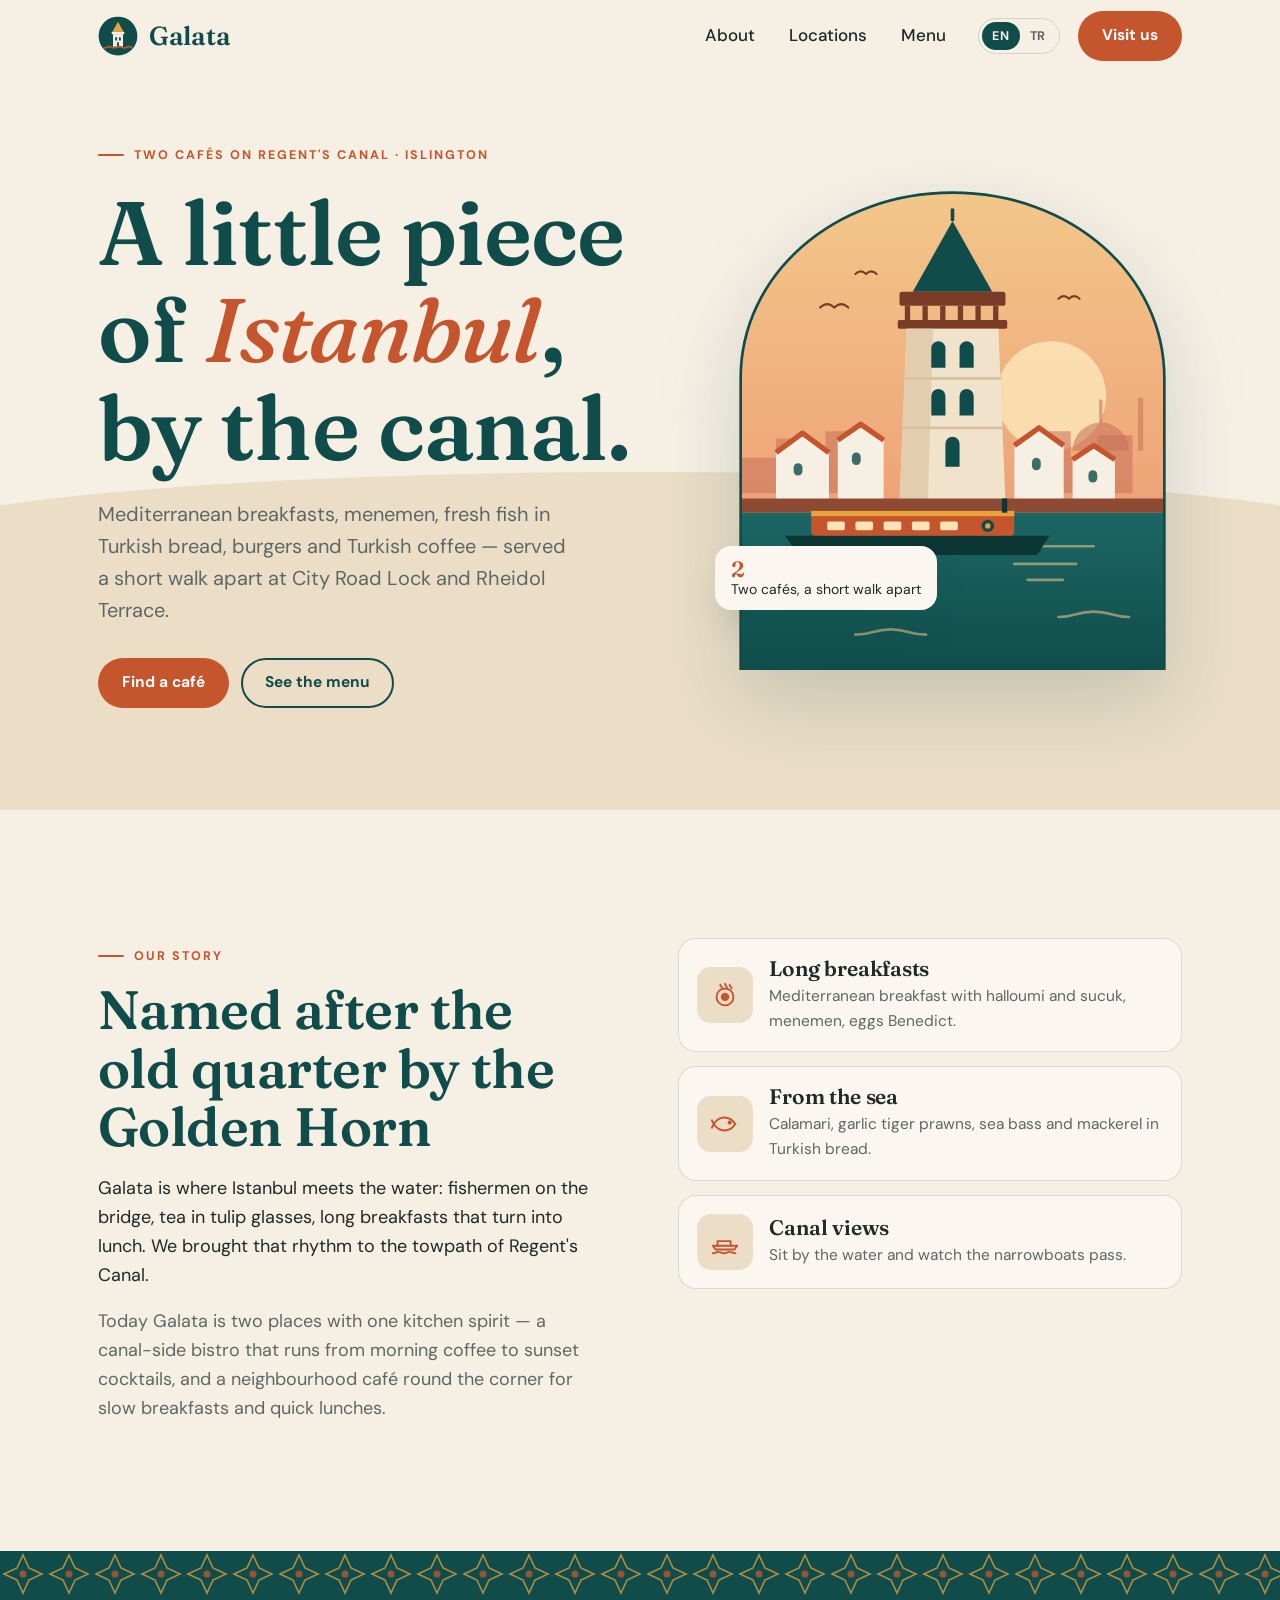
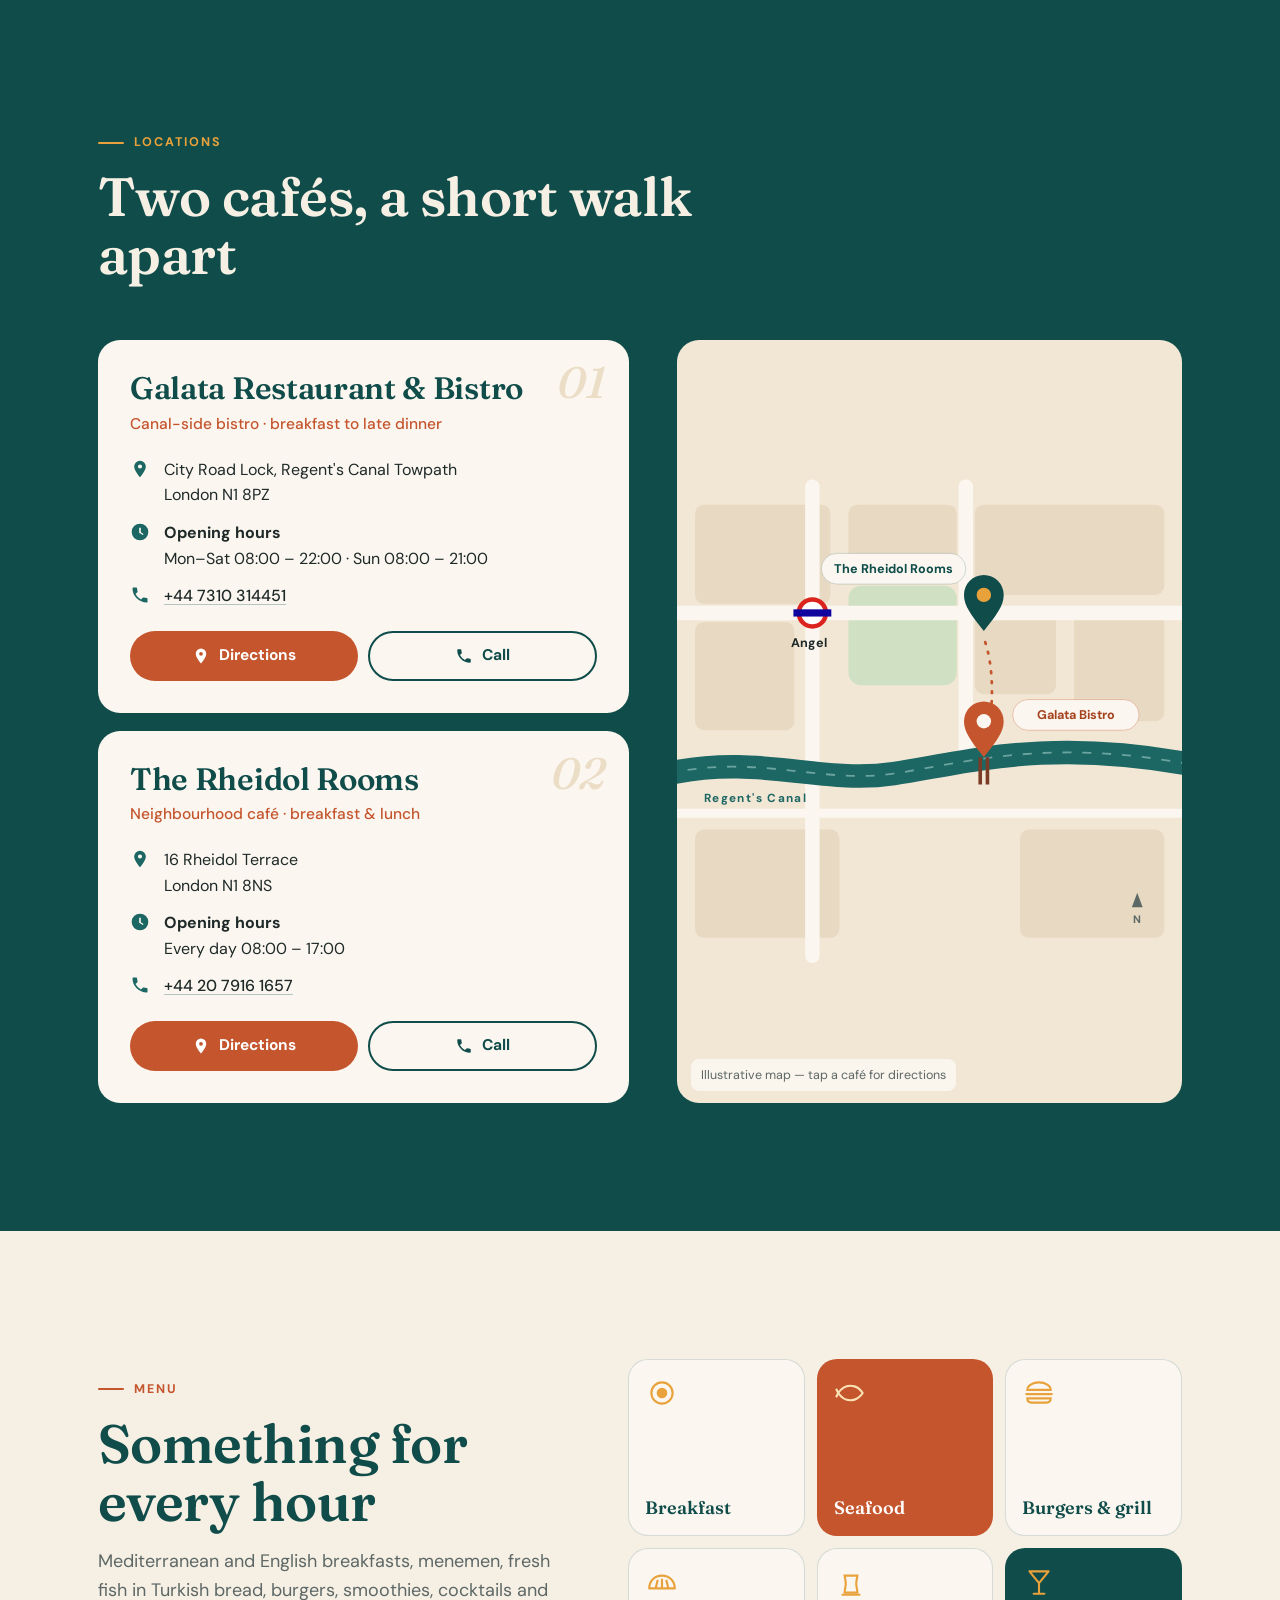
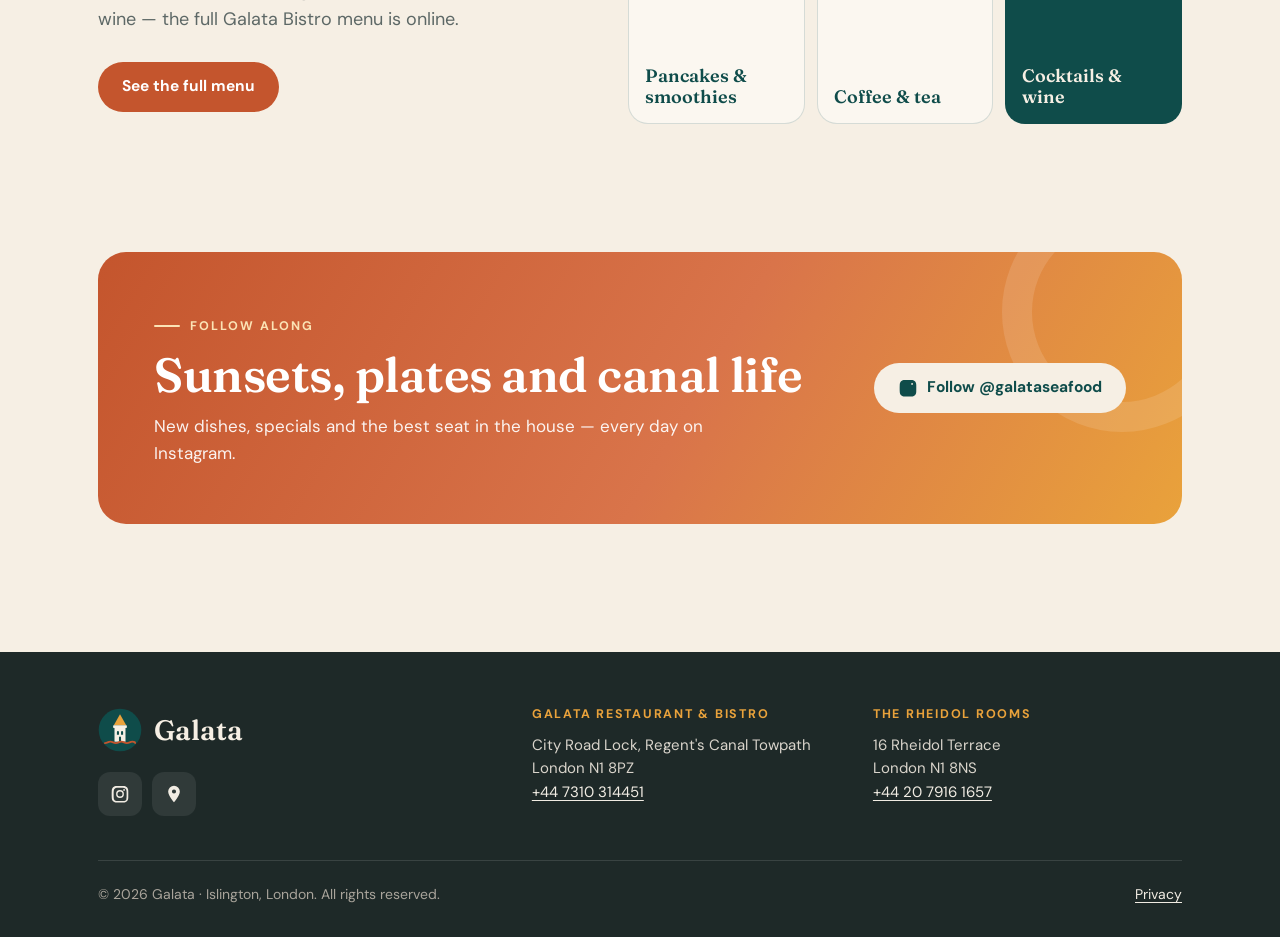
==== index.html @ 547c3d3a "Add files via upload" ====
<!DOCTYPE html>
<html lang="en">
<head>
<meta charset="utf-8">
<meta name="viewport" content="width=device-width, initial-scale=1, viewport-fit=cover">
<title>Galata · Canal-side café &amp; bistro in Islington, London</title>
<meta name="description" content="Galata Restaurant &amp; Bistro on Regent's Canal and The Rheidol Rooms — two Islington cafés for Mediterranean breakfasts, seafood, burgers, coffee and cocktails.">
<link rel="canonical" href="https://yahyasogut.github.io/galata/">
<meta name="theme-color" content="#0F4C4A">
<link rel="icon" href="favicon.svg" type="image/svg+xml">
<link rel="apple-touch-icon" href="assets/img/apple-touch-icon.png">
<meta property="og:type" content="website">
<meta property="og:site_name" content="Galata">
<meta property="og:title" content="Galata · Canal-side café &amp; bistro in Islington">
<meta property="og:description" content="Two cafés a short walk apart on Regent's Canal, London N1.">
<meta property="og:url" content="https://yahyasogut.github.io/galata/">
<meta property="og:image" content="https://yahyasogut.github.io/galata/assets/img/og.png">
<meta property="og:image:width" content="1200"><meta property="og:image:height" content="630">
<meta name="twitter:card" content="summary_large_image">
<link rel="preload" href="assets/fonts/fraunces-latin-wght-normal.woff2" as="font" type="font/woff2" crossorigin>
<link rel="stylesheet" href="assets/style.css">
<script>document.documentElement.classList.add("js")</script>
<script type="application/ld+json">
{"@context":"https://schema.org","@graph":[
 {"@type":"Organization","@id":"https://yahyasogut.github.io/galata/#org","name":"Galata","url":"https://yahyasogut.github.io/galata/","logo":"https://yahyasogut.github.io/galata/assets/img/apple-touch-icon.png","sameAs":["https://www.instagram.com/galataseafood/"]},
 {"@type":"Restaurant","name":"Galata Restaurant & Bistro","parentOrganization":{"@id":"https://yahyasogut.github.io/galata/#org"},"servesCuisine":["Mediterranean","Turkish","Seafood"],"priceRange":"££","telephone":"+447310314451","url":"https://yahyasogut.github.io/galata/#branch-galata","hasMenu":"https://yahyasogut.github.io/galata/menu.html?branch=galata","address":{"@type":"PostalAddress","streetAddress":"City Road Lock, Regent's Canal Towpath","addressLocality":"London","postalCode":"N1 8PZ","addressCountry":"GB"},"geo":{"@type":"GeoCoordinates","latitude":51.5327809,"longitude":-0.0986177},"openingHoursSpecification":[{"@type":"OpeningHoursSpecification","dayOfWeek":["Monday","Tuesday","Wednesday","Thursday","Friday","Saturday"],"opens":"08:00","closes":"22:00"},{"@type":"OpeningHoursSpecification","dayOfWeek":"Sunday","opens":"08:00","closes":"21:00"}],"sameAs":["https://www.instagram.com/galataseafood/"]},
 {"@type":"CafeOrCoffeeShop","name":"The Rheidol Rooms","parentOrganization":{"@id":"https://yahyasogut.github.io/galata/#org"},"servesCuisine":["Breakfast","Brunch","Mediterranean"],"priceRange":"£","telephone":"+442079161657","url":"https://yahyasogut.github.io/galata/#branch-rheidol","hasMenu":"https://yahyasogut.github.io/galata/menu.html","address":{"@type":"PostalAddress","streetAddress":"16 Rheidol Terrace","addressLocality":"London","postalCode":"N1 8NS","addressCountry":"GB"},"geo":{"@type":"GeoCoordinates","latitude":51.5348259,"longitude":-0.0986253},"openingHoursSpecification":[{"@type":"OpeningHoursSpecification","dayOfWeek":["Monday","Tuesday","Wednesday","Thursday","Friday","Saturday","Sunday"],"opens":"08:00","closes":"17:00"}]}
]}
</script>
</head>
<body>
<a class="skip" href="#main">Skip to content</a>

<header class="site-header">
  <div class="wrap header-row">
    <a class="brand" href="./" aria-label="Galata home"><img src="assets/img/logo-mark.svg" alt="" width="40" height="40"><span>Galata</span></a>
    <nav class="site-nav" id="site-nav" aria-label="Main">
      <ul>
        <li><a href="#about" data-i18n="nav.about">About</a></li>
        <li><a href="#locations" data-i18n="nav.locations">Locations</a></li>
        <li><a href="menu.html" data-i18n="nav.menu">Menu</a></li>
      </ul>
    </nav>
    <div class="lang-toggle" role="group" aria-label="Language"><button type="button" data-lang="en" aria-pressed="true">EN</button><button type="button" data-lang="tr" aria-pressed="false">TR</button></div>
    <a class="btn btn-solid header-cta" href="#locations" data-i18n="nav.visit">Visit us</a>
    <button class="nav-toggle" type="button" aria-controls="site-nav" aria-expanded="false" aria-label="Menu"><span></span></button>
  </div>
</header>

<main id="main">
  <!-- HERO -->
  <section class="hero">
    <div class="wrap hero-grid">
      <div>
        <span class="kicker" data-i18n="hero.kicker">Two cafés on Regent's Canal · Islington</span>
        <h1 data-i18n="hero.title">A little piece of <em>Istanbul</em>, by the canal.</h1>
        <p class="hero-lead" data-i18n="hero.lead">Mediterranean breakfasts, fresh seafood, homemade burgers and strong coffee — served a short walk apart at City Road Lock and Rheidol Terrace.</p>
        <div class="hero-actions">
          <a class="btn btn-solid" href="#locations" data-i18n="hero.cta1">Find a café</a>
          <a class="btn btn-line" href="menu.html" data-i18n="hero.cta2">See the menu</a>
        </div>
      </div>
      <div class="hero-art">
        <img src="assets/img/hero.svg" alt="Illustration of the Galata tower above a canal with a narrowboat at sunset" width="520" height="560">
        <div class="hero-badge"><div><b>2</b><span data-i18n="loc.title">Two cafés, a short walk apart</span></div></div>
      </div>
    </div>
  </section>

  <!-- ABOUT -->
  <section class="section" id="about">
    <div class="wrap about-grid">
      <div class="about-text reveal">
        <span class="kicker" data-i18n="about.kicker">Our story</span>
        <h2 style="font-size:clamp(34px,5vw,54px);margin-top:16px;color:var(--teal)" data-i18n="about.title">Named after the old quarter by the Golden Horn</h2>
        <p data-i18n="about.p1">Galata is where Istanbul meets the water.</p>
        <p data-i18n="about.p2">Today Galata is two places with one kitchen spirit.</p>
      </div>
      <ul class="features reveal">
        <li class="feature"><span class="ico"><svg viewBox="0 0 32 32" fill="none" stroke="currentColor" stroke-width="2" stroke-linecap="round"><circle cx="16" cy="18" r="9"/><circle cx="16" cy="18" r="3.5" fill="currentColor"/><path d="M11 5c0 2 2 2 2 4M16 4c0 2 2 2 2 4M21 5c0 2 2 2 2 4"/></svg></span><div><h3 data-i18n="about.f1t">Long breakfasts</h3><p data-i18n="about.f1d">Sucuk and eggs, spinach &amp; feta börek, honey and jams.</p></div></li>
        <li class="feature"><span class="ico"><svg viewBox="0 0 32 32" fill="none" stroke="currentColor" stroke-width="2" stroke-linecap="round" stroke-linejoin="round"><path d="M4 16c4-6 10-8 16-6 3 1 5 3 7 6-2 3-4 5-7 6-6 2-12 0-16-6z"/><path d="M4 16l-2-4M4 16l-2 4"/><circle cx="21" cy="14.5" r="1.3" fill="currentColor"/></svg></span><div><h3 data-i18n="about.f2t">From the sea</h3><p data-i18n="about.f2d">Calamari, garlic prawns and balık ekmek.</p></div></li>
        <li class="feature"><span class="ico"><svg viewBox="0 0 32 32" fill="none" stroke="currentColor" stroke-width="2" stroke-linecap="round" stroke-linejoin="round"><path d="M3 20h26l-3 4H6z"/><path d="M8 20v-5h14v5"/><path d="M3 28c3 0 3-1.5 6-1.5S12 28 15 28s3-1.5 6-1.5 3 1.5 6 1.5"/></svg></span><div><h3 data-i18n="about.f3t">Canal views</h3><p data-i18n="about.f3d">Sit by the water and watch the narrowboats pass.</p></div></li>
      </ul>
    </div>
  </section>

  <div class="tiles" role="presentation"></div>

  <!-- LOCATIONS -->
  <section class="section locations" id="locations">
    <div class="wrap">
      <div class="section-head reveal">
        <span class="kicker" data-i18n="loc.kicker">Locations</span>
        <h2 data-i18n="loc.title">Two cafés, a short walk apart</h2>
      </div>
      <div class="loc-grid">
        <div class="branches" id="branches">
          <!-- JS fills from js/site-config.js; static fallback: -->
          <article class="branch"><h3>Galata Restaurant &amp; Bistro</h3><address>City Road Lock, Regent's Canal Towpath, London N1 8PZ</address><p><a href="tel:+447310314451">+44 7310 314451</a></p></article>
          <article class="branch"><h3>The Rheidol Rooms</h3><address>16 Rheidol Terrace, London N1 8NS</address><p><a href="tel:+442079161657">+44 20 7916 1657</a></p></article>
        </div>
        <div class="map-card reveal">
          <svg viewBox="0 0 560 520" role="img" aria-labelledby="map-t" preserveAspectRatio="xMidYMid meet">
            <title id="map-t">Illustrative map showing both Galata cafés near Regent's Canal and Angel station</title>
            <rect width="560" height="520" fill="#F2E7D5"/>
            <!-- blocks -->
            <g fill="#E8D9C2">
              <rect x="20" y="20" width="150" height="110" rx="10"/><rect x="190" y="20" width="120" height="70" rx="10"/><rect x="330" y="20" width="210" height="100" rx="10"/>
              <rect x="20" y="150" width="110" height="120" rx="10"/><rect x="330" y="140" width="90" height="90" rx="10"/><rect x="440" y="140" width="100" height="120" rx="10"/>
              <rect x="20" y="380" width="160" height="120" rx="10"/><rect x="380" y="380" width="160" height="120" rx="10"/>
            </g>
            <!-- park -->
            <rect x="190" y="110" width="120" height="110" rx="14" fill="#CFE0C3"/>
            <!-- roads -->
            <g stroke="#FBF7F0" stroke-width="16" stroke-linecap="round" fill="none">
              <path d="M150 0v520"/><path d="M0 140h560"/><path d="M320 0v300"/><path d="M0 362h560" stroke-width="10"/>
            </g>
            <!-- canal -->
            <path d="M-10 318C90 296 160 330 240 318s170-40 330-10" fill="none" stroke="#1C6663" stroke-width="26" stroke-linecap="round"/>
            <path d="M-10 318C90 296 160 330 240 318s170-40 330-10" fill="none" stroke="#7FB3AD" stroke-width="2" stroke-dasharray="10 12" opacity=".8"/>
            <text class="map-text" x="30" y="350" font-size="13" fill="#1C6663" letter-spacing="1.5" data-i18n="loc.canal">Regent's Canal</text>
            <!-- lock gates -->
            <path d="M336 300v30M344 300v30" stroke="#7A3B27" stroke-width="4"/>
            <!-- Angel -->
            <g transform="translate(150 140)">
              <circle r="15" fill="#fff" stroke="#DC241F" stroke-width="5"/><rect x="-21" y="-4" width="42" height="8" fill="#10069F"/>
              <text class="map-text" x="-24" y="38" font-size="14" fill="#1E2928" data-i18n="loc.angel">Angel</text>
            </g>
            <!-- route dots -->
            <path d="M340 294C352 250 352 200 340 168" fill="none" stroke="#C4552D" stroke-width="3" stroke-dasharray="2 9" stroke-linecap="round"/>
            <!-- Rheidol pin -->
            <a class="pin" href="https://maps.app.goo.gl/dxdn7HDTvczRwHsT9" target="_blank" rel="noopener" aria-label="The Rheidol Rooms — directions">
              <g class="pin-dot" transform="translate(340 160)">
                <path d="M0 0c-14-18-22-28-22-40a22 22 0 0 1 44 0c0 12-8 22-22 40z" fill="#0F4C4A"/><circle cy="-40" r="8" fill="#E9A23B"/>
              </g>
              <rect x="160" y="74" width="160" height="34" rx="17" fill="#FBF7F0" stroke="#0F4C4A" stroke-opacity=".2"/>
              <text class="map-text" x="240" y="96" font-size="14" text-anchor="middle" fill="#0F4C4A">The Rheidol Rooms</text>
            </a>
            <!-- Galata pin -->
            <a class="pin" href="https://maps.app.goo.gl/sfV81HgvtS8wGev6A" target="_blank" rel="noopener" aria-label="Galata Restaurant &amp; Bistro — directions">
              <g class="pin-dot" transform="translate(340 300)">
                <path d="M0 0c-14-18-22-28-22-40a22 22 0 0 1 44 0c0 12-8 22-22 40z" fill="#C4552D"/><circle cy="-40" r="8" fill="#FBF7F0"/>
              </g>
              <rect x="372" y="236" width="140" height="34" rx="17" fill="#FBF7F0" stroke="#C4552D" stroke-opacity=".35"/>
              <text class="map-text" x="442" y="258" font-size="14" text-anchor="middle" fill="#A5431F">Galata Bistro</text>
            </a>
            <!-- compass -->
            <g transform="translate(510 470)" fill="#5D6866"><path d="M0-20l6 16H-6z"/><text class="map-text" y="14" font-size="12" text-anchor="middle">N</text></g>
          </svg>
          <span class="map-note" data-i18n="loc.mapnote">Illustrative map — tap a café for directions</span>
        </div>
      </div>
    </div>
  </section>

  <!-- MENU TEASER -->
  <section class="section menu-teaser" id="menu">
    <div class="wrap">
      <div class="reveal">
        <span class="kicker" data-i18n="menu.kicker">Menu</span>
        <h2 style="font-size:clamp(34px,5vw,54px);margin-top:16px;color:var(--teal)" data-i18n="menu.title">Something for every hour</h2>
        <p style="margin-top:16px;color:var(--muted);font-size:18px" data-i18n="menu.lead">Breakfast all day, mezze and seafood, burgers, pastries and cocktails.</p>
        <a class="btn btn-solid" href="menu.html?branch=galata" data-i18n="menu.cta">Open the menu</a>
      </div>
      <ul class="menu-cats reveal" aria-label="Menu categories">
        <li><svg viewBox="0 0 32 32" fill="none" stroke="currentColor" stroke-width="2"><circle cx="16" cy="16" r="10"/><circle cx="16" cy="16" r="4" fill="currentColor"/></svg><span data-i18n="menu.b">Breakfast</span></li>
        <li><svg viewBox="0 0 32 32" fill="none" stroke="currentColor" stroke-width="2" stroke-linejoin="round"><path d="M4 16c4-6 10-8 16-6 3 1 5 3 7 6-2 3-4 5-7 6-6 2-12 0-16-6zM4 16l-2-4M4 16l-2 4"/></svg><span data-i18n="menu.s">Seafood</span></li>
        <li><svg viewBox="0 0 32 32" fill="none" stroke="currentColor" stroke-width="2" stroke-linecap="round"><path d="M5 13a11 7 0 0 1 22 0zM4 17h24M5 21h22a0 0 0 0 1 0 0c0 3-2 4-4 4H9c-2 0-4-1-4-4z"/></svg><span data-i18n="menu.g">Burgers &amp; grill</span></li>
        <li><svg viewBox="0 0 32 32" fill="none" stroke="currentColor" stroke-width="2" stroke-linejoin="round"><path d="M4 22c0-7 5-12 12-12s12 5 12 12zM10 22l2-8M16 22v-9M22 22l-2-8"/></svg><span data-i18n="menu.p">Pastries &amp; desserts</span></li>
        <li><svg viewBox="0 0 32 32" fill="none" stroke="currentColor" stroke-width="2" stroke-linecap="round"><path d="M10 10h12l-1 6c-.5 4 1 6 1 10H10c0-4 1.5-6 1-10z"/><path d="M8 28h16"/></svg><span data-i18n="menu.c">Coffee &amp; çay</span></li>
        <li><svg viewBox="0 0 32 32" fill="none" stroke="currentColor" stroke-width="2" stroke-linecap="round" stroke-linejoin="round"><path d="M7 6h18l-9 11zM16 17v9M11 27h10"/></svg><span data-i18n="menu.k">Cocktails &amp; rakı</span></li>
      </ul>
    </div>
  </section>

  <!-- INSTAGRAM -->
  <section class="section ig">
    <div class="wrap">
      <div class="ig-card reveal">
        <div>
          <span class="kicker" data-i18n="ig.kicker">Follow along</span>
          <h2 data-i18n="ig.title">Sunsets, plates and canal life</h2>
          <p data-i18n="ig.lead">New dishes, specials and the best seat in the house — every day on Instagram.</p>
        </div>
        <a class="btn btn-light" data-instagram href="https://www.instagram.com/galataseafood/" target="_blank" rel="noopener"><svg viewBox="0 0 24 24" aria-hidden="true"><path d="M12 7.3a4.7 4.7 0 1 0 0 9.4 4.7 4.7 0 0 0 0-9.4zm0 7.7a3 3 0 1 1 0-6 3 3 0 0 1 0 6zm6-7.9a1.1 1.1 0 1 1-2.2 0 1.1 1.1 0 0 1 2.2 0zM21.9 8.2c-.1-1.6-.4-3-1.6-4.2S17.7 2.5 16.1 2.4C14.5 2.3 9.5 2.3 7.9 2.4 6.3 2.5 4.9 2.8 3.7 4S2.2 6.6 2.1 8.2C2 9.8 2 14.8 2.1 16.4c.1 1.6.4 3 1.6 4.2s2.6 1.5 4.2 1.6c1.6.1 6.6.1 8.2 0 1.6-.1 3-.4 4.2-1.6s1.5-2.6 1.6-4.2c.1-1.6.1-6.6 0-8.2z"/></svg><span data-i18n="ig.cta">Follow @galataseafood</span></a>
      </div>
    </div>
  </section>
</main>

<footer class="site-footer">
  <div class="wrap">
    <div class="foot-grid">
      <div>
        <div class="foot-brand"><img src="assets/img/logo-mark.svg" alt="" width="44" height="44"><span>Galata</span></div>
        <div class="socials" data-socials></div>
      </div>
      <div><h3>Galata Restaurant &amp; Bistro</h3><address>City Road Lock, Regent's Canal Towpath<br>London N1 8PZ<br><a href="tel:+447310314451">+44 7310 314451</a></address></div>
      <div><h3>The Rheidol Rooms</h3><address>16 Rheidol Terrace<br>London N1 8NS<br><a href="tel:+442079161657">+44 20 7916 1657</a></address></div>
    </div>
    <div class="foot-bottom"><span>© <span data-year>2026</span> Galata · <span data-i18n="foot.made">Islington, London</span>. <span data-i18n="foot.rights">All rights reserved.</span></span><a href="privacy.html" data-i18n="foot.privacy">Privacy</a></div>
  </div>
</footer>

<nav class="action-bar" aria-label="Quick actions">
  <a href="menu.html"><svg viewBox="0 0 24 24" aria-hidden="true"><path d="M4 4h16v2H4zm0 7h16v2H4zm0 7h10v2H4z"/></svg><span data-i18n="bar.menu">Menu</span></a>
  <a href="#locations"><svg viewBox="0 0 24 24" aria-hidden="true"><path d="M12 2a7 7 0 0 0-7 7c0 5.25 7 13 7 13s7-7.75 7-13a7 7 0 0 0-7-7zm0 9.5A2.5 2.5 0 1 1 12 6.5a2.5 2.5 0 0 1 0 5z"/></svg><span data-i18n="bar.find">Find us</span></a>
  <button type="button" class="primary" data-open-sheet><svg viewBox="0 0 24 24" aria-hidden="true"><path d="M6.6 10.8a15.1 15.1 0 0 0 6.6 6.6l2.2-2.2a1 1 0 0 1 1-.25 11.4 11.4 0 0 0 3.6.57 1 1 0 0 1 1 1V20a1 1 0 0 1-1 1A17 17 0 0 1 3 4a1 1 0 0 1 1-1h3.5a1 1 0 0 1 1 1c0 1.25.2 2.45.57 3.57a1 1 0 0 1-.25 1z"/></svg><span data-i18n="bar.call">Call</span></button>
</nav>

<div class="sheet" id="call-sheet" hidden role="dialog" aria-modal="true" aria-labelledby="sheet-t">
  <div class="sheet-backdrop" data-close-sheet></div>
  <div class="sheet-panel">
    <h2 id="sheet-t" data-i18n="sheet.title">Which café would you like to call?</h2>
    <div class="sheet-list"></div>
    <button type="button" class="sheet-close" data-close-sheet data-i18n="sheet.close">Close</button>
  </div>
</div>

<script src="js/site-config.js"></script>
<script src="js/i18n.js"></script>
<script src="js/main.js"></script>
</body>
</html>
---- assets/style.css ----
/* ===== Fonts (self-hosted, OFL) ===== */
@font-face{font-family:"Fraunces";font-style:normal;font-weight:300 900;font-display:swap;src:url(fonts/fraunces-latin-ext-wght-normal.woff2) format("woff2");unicode-range:U+0100-02BA,U+02BD-02C5,U+02C7-02CC,U+02CE-02D7,U+02DD-02FF,U+0304,U+0308,U+0329,U+1D00-1DBF,U+1E00-1E9F,U+1EF2-1EFF,U+2020,U+20A0-20AB,U+20AD-20C0,U+2113,U+2C60-2C7F,U+A720-A7FF}
@font-face{font-family:"Fraunces";font-style:normal;font-weight:300 900;font-display:swap;src:url(fonts/fraunces-latin-wght-normal.woff2) format("woff2");unicode-range:U+0000-00FF,U+0131,U+0152-0153,U+02BB-02BC,U+02C6,U+02DA,U+02DC,U+0304,U+0308,U+0329,U+2000-206F,U+20AC,U+2122,U+2191,U+2193,U+2212,U+2215,U+FEFF,U+FFFD}
@font-face{font-family:"Fraunces";font-style:italic;font-weight:300 900;font-display:swap;src:url(fonts/fraunces-latin-ext-wght-italic.woff2) format("woff2");unicode-range:U+0100-02BA,U+02BD-02C5,U+02C7-02CC,U+02CE-02D7,U+02DD-02FF,U+0304,U+0308,U+0329,U+1D00-1DBF,U+1E00-1E9F,U+1EF2-1EFF,U+2020,U+20A0-20AB,U+20AD-20C0,U+2113,U+2C60-2C7F,U+A720-A7FF}
@font-face{font-family:"Fraunces";font-style:italic;font-weight:300 900;font-display:swap;src:url(fonts/fraunces-latin-wght-italic.woff2) format("woff2");unicode-range:U+0000-00FF,U+0131,U+0152-0153,U+02BB-02BC,U+02C6,U+02DA,U+02DC,U+0304,U+0308,U+0329,U+2000-206F,U+20AC,U+2122,U+2191,U+2193,U+2212,U+2215,U+FEFF,U+FFFD}
@font-face{font-family:"DM Sans";font-weight:400;font-display:swap;src:url(fonts/dm-sans-latin-ext-400-normal.woff2) format("woff2");unicode-range:U+0100-02BA,U+02BD-02C5,U+02C7-02CC,U+02CE-02D7,U+02DD-02FF,U+1E00-1E9F,U+20A0-20C0,U+2C60-2C7F,U+A720-A7FF}
@font-face{font-family:"DM Sans";font-weight:400;font-display:swap;src:url(fonts/dm-sans-latin-400-normal.woff2) format("woff2");unicode-range:U+0000-00FF,U+0131,U+0152-0153,U+02BB-02BC,U+02C6,U+02DA,U+02DC,U+2000-206F,U+20AC,U+2122,U+2212,U+FEFF,U+FFFD}
@font-face{font-family:"DM Sans";font-weight:500;font-display:swap;src:url(fonts/dm-sans-latin-ext-500-normal.woff2) format("woff2");unicode-range:U+0100-02BA,U+02BD-02C5,U+02C7-02CC,U+02CE-02D7,U+02DD-02FF,U+1E00-1E9F,U+20A0-20C0,U+2C60-2C7F,U+A720-A7FF}
@font-face{font-family:"DM Sans";font-weight:500;font-display:swap;src:url(fonts/dm-sans-latin-500-normal.woff2) format("woff2");unicode-range:U+0000-00FF,U+0131,U+0152-0153,U+02BB-02BC,U+02C6,U+02DA,U+02DC,U+2000-206F,U+20AC,U+2122,U+2212,U+FEFF,U+FFFD}
@font-face{font-family:"DM Sans";font-weight:700;font-display:swap;src:url(fonts/dm-sans-latin-ext-700-normal.woff2) format("woff2");unicode-range:U+0100-02BA,U+02BD-02C5,U+02C7-02CC,U+02CE-02D7,U+02DD-02FF,U+1E00-1E9F,U+20A0-20C0,U+2C60-2C7F,U+A720-A7FF}
@font-face{font-family:"DM Sans";font-weight:700;font-display:swap;src:url(fonts/dm-sans-latin-700-normal.woff2) format("woff2");unicode-range:U+0000-00FF,U+0131,U+0152-0153,U+02BB-02BC,U+02C6,U+02DA,U+02DC,U+2000-206F,U+20AC,U+2122,U+2212,U+FEFF,U+FFFD}

/* ===== Tokens ===== */
:root{
  --cream:#F6EFE4; --sand:#EBDDC6; --paper:#FBF7F0;
  --terra:#C4552D; --terra-d:#A5431F; --saffron:#E9A23B;
  --teal:#0F4C4A; --teal-2:#1C6663; --ink:#1E2928; --muted:#5D6866;
  --line:rgba(15,76,74,.16);
  --serif:"Fraunces",Georgia,"Times New Roman",serif;
  --sans:"DM Sans",system-ui,-apple-system,"Segoe UI",Roboto,sans-serif;
  --r:18px; --wrap:1180px; --pad:clamp(20px,5vw,48px);
  --bar-h:0px;
}
*,*::before,*::after{box-sizing:border-box}
html{scroll-behavior:smooth;-webkit-text-size-adjust:100%}
@media (prefers-reduced-motion:reduce){html{scroll-behavior:auto}*{animation:none!important;transition:none!important}}
body{margin:0;background:var(--cream);color:var(--ink);font:400 17px/1.6 var(--sans);padding-bottom:var(--bar-h)}
img,svg{display:block;max-width:100%}
a{color:inherit}
h1,h2,h3{font-family:var(--serif);font-weight:600;line-height:1.08;letter-spacing:-.01em;margin:0;font-variation-settings:"SOFT" 50,"WONK" 1}
p{margin:0}
address{font-style:normal}
.wrap{max-width:var(--wrap);margin:0 auto;padding:0 var(--pad)}
.skip{position:absolute;left:-999px;top:8px;background:var(--teal);color:#fff;padding:10px 14px;border-radius:10px;z-index:100}
.skip:focus{left:8px}
:focus-visible{outline:3px solid var(--saffron);outline-offset:3px;border-radius:6px}
.kicker{display:inline-flex;align-items:center;gap:10px;font:700 12.5px/1 var(--sans);letter-spacing:.16em;text-transform:uppercase;color:var(--terra)}
.kicker::before{content:"";width:26px;height:2px;background:currentColor;border-radius:2px}
.section{padding:clamp(72px,11vw,128px) 0}
.section-head{max-width:660px;margin-bottom:clamp(36px,5vw,56px)}
.section-head h2{font-size:clamp(34px,5vw,54px);margin-top:16px}
.section-head p{margin-top:16px;color:var(--muted);font-size:18px}

/* buttons */
.btn{display:inline-flex;align-items:center;justify-content:center;gap:9px;min-height:50px;padding:0 22px;border-radius:999px;font:700 15.5px/1 var(--sans);text-decoration:none;transition:transform .15s ease,background .2s,color .2s,border-color .2s;border:2px solid transparent;cursor:pointer}
.btn svg{width:18px;height:18px;fill:currentColor;flex:none}
.btn:hover{transform:translateY(-1px)}
.btn-solid{background:var(--terra);color:#fff}
.btn-solid:hover{background:var(--terra-d)}
.btn-line{border-color:var(--teal);color:var(--teal);background:transparent}
.btn-line:hover{background:var(--teal);color:var(--cream)}
.btn-light{background:var(--cream);color:var(--teal)}

/* ===== Header ===== */
.site-header{position:sticky;top:0;z-index:50;background:rgba(246,239,228,.86);backdrop-filter:saturate(1.4) blur(10px);-webkit-backdrop-filter:saturate(1.4) blur(10px);border-bottom:1px solid transparent;transition:border-color .2s,box-shadow .2s}
.site-header.scrolled{border-color:var(--line);box-shadow:0 6px 24px -18px rgba(15,76,74,.5)}
.header-row{display:flex;align-items:center;gap:18px;height:72px}
.brand{display:flex;align-items:center;gap:11px;text-decoration:none;margin-right:auto}
.brand img{width:40px;height:40px}
.brand span{font:600 26px/1 var(--serif);letter-spacing:-.01em;color:var(--teal)}
.site-nav ul{display:flex;gap:6px;list-style:none;margin:0;padding:0}
.site-nav a{display:block;padding:10px 14px;border-radius:999px;text-decoration:none;font-weight:500;color:var(--ink)}
.site-nav a:hover{background:var(--sand)}
.site-nav a[aria-current="page"]{color:var(--terra)}
.lang-toggle{display:flex;border:1.5px solid var(--line);border-radius:999px;padding:3px}
.lang-toggle button{border:0;background:none;font:700 12.5px/1 var(--sans);letter-spacing:.06em;padding:8px 10px;border-radius:999px;cursor:pointer;color:var(--muted)}
.lang-toggle button[aria-pressed="true"]{background:var(--teal);color:var(--cream)}
.nav-toggle{display:none;width:46px;height:46px;border:0;border-radius:12px;background:var(--sand);cursor:pointer;align-items:center;justify-content:center}
.nav-toggle span,.nav-toggle span::before,.nav-toggle span::after{display:block;width:20px;height:2px;background:var(--teal);border-radius:2px;position:relative;transition:transform .2s}
.nav-toggle span::before,.nav-toggle span::after{content:"";position:absolute;left:0}
.nav-toggle span::before{top:-6px}.nav-toggle span::after{top:6px}
.nav-open .nav-toggle span{background:transparent}
.nav-open .nav-toggle span::before{transform:translateY(6px) rotate(45deg)}
.nav-open .nav-toggle span::after{transform:translateY(-6px) rotate(-45deg)}
.header-cta{display:inline-flex}

@media (max-width:880px){
  .nav-toggle{display:inline-flex}
  .header-cta{display:none}
  .site-nav{position:fixed;inset:72px 0 auto 0;background:var(--cream);border-bottom:1px solid var(--line);padding:12px var(--pad) 22px;transform:translateY(-8px);opacity:0;visibility:hidden;transition:.2s}
  .nav-open .site-nav{transform:none;opacity:1;visibility:visible}
  .site-nav ul{flex-direction:column}
  .site-nav a{font:600 24px/1.2 var(--serif);padding:12px 4px;border-radius:0;border-bottom:1px solid var(--line)}
}

/* ===== Hero ===== */
.hero{position:relative;overflow:hidden;padding:clamp(28px,5vw,64px) 0 clamp(64px,8vw,104px)}
.hero::before{content:"";position:absolute;inset:auto -10% -1px -10%;height:46%;background:var(--sand);border-radius:50% 50% 0 0/22% 22% 0 0;z-index:-1}
.hero-grid{display:grid;grid-template-columns:1.1fr .9fr;gap:clamp(28px,5vw,72px);align-items:center}
.hero h1{font-size:clamp(44px,7.2vw,90px);margin:20px 0 22px;color:var(--teal);font-weight:600}
.hero h1 em{font-style:italic;color:var(--terra);font-weight:500}
.hero-lead{font-size:clamp(17px,1.6vw,20px);color:var(--muted);max-width:34ch}
.hero-actions{display:flex;flex-wrap:wrap;gap:12px;margin-top:32px}
.hero-art{position:relative}
.hero-art img{width:100%;height:auto;filter:drop-shadow(0 30px 40px rgba(15,76,74,.18))}
.hero-badge{position:absolute;left:-8px;bottom:12%;background:var(--paper);border-radius:16px;padding:12px 16px;box-shadow:0 18px 40px -20px rgba(15,76,74,.5);display:flex;gap:10px;align-items:center;font-size:14px;line-height:1.3}
.hero-badge b{display:block;font:600 22px/1 var(--serif);color:var(--terra)}
.hero-chips{display:flex;flex-wrap:wrap;gap:8px;margin-top:28px;padding:0;list-style:none}
.hero-chips li{font-size:14px;font-weight:500;padding:7px 13px;border-radius:999px;background:var(--paper);border:1px solid var(--line)}
@media (max-width:880px){
  .hero-grid{grid-template-columns:1fr}
  .hero-art{max-width:420px;margin:0 auto;order:-1;width:78%}
  .hero h1{margin-top:14px}
  .hero-badge{display:none}
  .hero::before{height:22%}
  .hero-art{width:64%}
}

/* ===== About ===== */
.about-grid{display:grid;grid-template-columns:1fr 1fr;gap:clamp(32px,6vw,88px);align-items:start}
.about-text p{font-size:18px;color:var(--ink);margin-top:18px}
.about-text p+p{color:var(--muted)}
.features{display:grid;gap:14px;margin:0;padding:0;list-style:none}
.feature{display:grid;grid-template-columns:56px 1fr;gap:16px;align-items:center;background:var(--paper);border:1px solid var(--line);border-radius:var(--r);padding:18px}
.feature .ico{width:56px;height:56px;border-radius:14px;display:grid;place-items:center;background:var(--sand);color:var(--terra)}
.feature .ico svg{width:30px;height:30px}
.feature h3{font-size:21px}
.feature p{color:var(--muted);font-size:15.5px;margin-top:4px}
@media (max-width:880px){.about-grid{grid-template-columns:1fr}}

/* tile band */
.tiles{height:46px;background-color:var(--teal);background-image:url("data:image/svg+xml,%3Csvg xmlns='http://www.w3.org/2000/svg' width='46' height='46' viewBox='0 0 46 46'%3E%3Cg fill='none' stroke='%23E9A23B' stroke-width='1.6' opacity='.75'%3E%3Cpath d='M23 4l6 13 13 6-13 6-6 13-6-13-13-6 13-6z'/%3E%3Ccircle cx='23' cy='23' r='3.5' fill='%23C4552D' stroke='none'/%3E%3C/g%3E%3C/svg%3E");background-size:46px 46px}

/* ===== Locations ===== */
.locations{background:var(--teal);color:var(--cream)}
.locations .kicker{color:var(--saffron)}
.locations .section-head h2{color:var(--cream)}
.loc-grid{display:grid;grid-template-columns:1.05fr 1fr;gap:clamp(24px,4vw,48px);align-items:stretch}
.branches{display:grid;gap:18px}
.branch{position:relative;background:var(--paper);color:var(--ink);border-radius:22px;padding:clamp(22px,3vw,32px)}
.branch-no{position:absolute;right:24px;top:20px;font:italic 500 44px/1 var(--serif);color:var(--sand)}
.branch h3{font-size:clamp(25px,2.6vw,31px);color:var(--teal);padding-right:60px}
.branch-tag{color:var(--terra);font-weight:500;margin-top:6px;font-size:15.5px}
.branch-info{list-style:none;padding:0;margin:20px 0 22px;display:grid;gap:12px}
.branch-info li{display:grid;grid-template-columns:22px 1fr;gap:12px;align-items:start;font-size:16px}
.branch-info svg{width:20px;height:20px;fill:var(--teal-2);margin-top:2px}
.branch-info a{font-weight:500;text-decoration-color:rgba(15,76,74,.3);text-underline-offset:3px}
.branch-actions{display:flex;flex-wrap:wrap;gap:10px}
.branch-actions .btn{flex:1 1 150px}
.map-card{position:relative;background:#F2E7D5;border-radius:22px;overflow:hidden;min-height:0;justify-content:center;display:flex;flex-direction:column}
.map-card svg{width:100%;height:100%;flex:1}
.map-card .pin{cursor:pointer}
.map-card .pin:hover .pin-dot,.map-card .pin:focus .pin-dot{transform:scale(1.08)}
.pin-dot{transform-box:fill-box;transform-origin:50% 100%;transition:transform .15s}
.map-note{position:absolute;left:14px;bottom:12px;font-size:12.5px;color:var(--muted);background:rgba(251,247,240,.9);padding:6px 10px;border-radius:8px}
.map-text{font-family:var(--sans);font-weight:700}
@media (max-width:880px){.loc-grid{grid-template-columns:1fr}.map-card{order:-1}}

/* ===== Menu teaser ===== */
.menu-teaser .wrap{display:grid;grid-template-columns:.9fr 1.1fr;gap:clamp(32px,6vw,80px);align-items:center}
.menu-cats{display:grid;grid-template-columns:repeat(3,1fr);gap:12px;list-style:none;padding:0;margin:0}
.menu-cats li{aspect-ratio:1/1;border-radius:20px;background:var(--paper);border:1px solid var(--line);display:flex;flex-direction:column;justify-content:space-between;padding:16px;font:600 18px/1.15 var(--serif);color:var(--teal)}
.menu-cats li:nth-child(2){background:var(--terra);color:#fff;border-color:transparent}
.menu-cats li:nth-child(6){background:var(--teal);color:var(--cream);border-color:transparent}
.menu-cats svg{width:34px;height:34px;color:var(--saffron)}
.menu-cats li:nth-child(2) svg{color:#FBE3B5}
.menu-teaser .btn{margin-top:28px}
@media (max-width:880px){.menu-teaser .wrap{grid-template-columns:1fr}.menu-cats li{font-size:16px;padding:13px}}
@media (max-width:420px){.menu-cats{grid-template-columns:repeat(2,1fr)}}

/* ===== Instagram ===== */
.ig{padding-top:0}
.ig-card{display:grid;grid-template-columns:1fr auto;gap:28px;align-items:center;background:linear-gradient(120deg,var(--terra),#D9744A 55%,var(--saffron));color:#fff;border-radius:28px;padding:clamp(28px,5vw,56px);position:relative;overflow:hidden}
.ig-card::after{content:"";position:absolute;right:-60px;top:-60px;width:240px;height:240px;border-radius:50%;border:30px solid rgba(255,255,255,.12)}
.ig-card .kicker{color:#FBE3B5}
.ig-card h2{font-size:clamp(30px,4.4vw,48px);margin:14px 0 12px}
.ig-card p{opacity:.92;max-width:46ch}
.ig-card .btn{position:relative;z-index:1}
.ig-card .btn svg{width:20px;height:20px}
@media (max-width:760px){.ig-card{grid-template-columns:1fr}}

/* ===== Footer ===== */
.site-footer{background:var(--ink);color:#D9D4CB;padding:56px 0 32px;font-size:15px}
.foot-grid{display:grid;grid-template-columns:1.3fr 1fr 1fr;gap:32px}
.foot-brand{display:flex;align-items:center;gap:12px}
.foot-brand img{width:44px;height:44px}
.foot-brand span{font:600 28px/1 var(--serif);color:var(--cream)}
.site-footer h3{font:700 12.5px/1 var(--sans);letter-spacing:.14em;text-transform:uppercase;color:var(--saffron);margin-bottom:14px}
.site-footer address{line-height:1.55}
.site-footer a{color:#F1ECE3;text-underline-offset:3px}
.socials{display:flex;gap:10px;margin-top:20px}
.socials a{width:44px;height:44px;border-radius:12px;display:grid;place-items:center;background:rgba(255,255,255,.08);transition:background .2s}
.socials a:hover{background:var(--terra)}
.socials svg{width:20px;height:20px;fill:currentColor}
.foot-bottom{display:flex;flex-wrap:wrap;justify-content:space-between;gap:12px;margin-top:44px;padding-top:22px;border-top:1px solid rgba(255,255,255,.12);color:#A9A49B;font-size:14px}
@media (max-width:760px){.foot-grid{grid-template-columns:1fr}}

/* ===== Mobile action bar ===== */
.action-bar{display:none}
@media (max-width:880px){
  :root{--bar-h:74px}
  .action-bar{display:grid;grid-template-columns:repeat(3,1fr);gap:8px;position:fixed;left:10px;right:10px;bottom:calc(10px + env(safe-area-inset-bottom));z-index:60;background:var(--teal);border-radius:20px;padding:7px;box-shadow:0 14px 34px -12px rgba(15,76,74,.65)}
  .action-bar a,.action-bar button{display:flex;flex-direction:column;align-items:center;justify-content:center;gap:3px;min-height:50px;border:0;border-radius:14px;background:transparent;color:var(--cream);font:700 12.5px/1 var(--sans);text-decoration:none;cursor:pointer}
  .action-bar .primary{background:var(--terra)}
  .action-bar svg{width:20px;height:20px;fill:currentColor}
}
.sheet{position:fixed;inset:0;z-index:80;display:flex;align-items:flex-end;justify-content:center}
.sheet[hidden]{display:none}
.sheet-backdrop{position:absolute;inset:0;background:rgba(30,41,40,.5)}
.sheet-panel{position:relative;width:min(520px,100%);background:var(--paper);border-radius:24px 24px 0 0;padding:22px 20px calc(22px + env(safe-area-inset-bottom));animation:up .22s ease}
@keyframes up{from{transform:translateY(30px);opacity:0}}
.sheet-panel h2{font-size:22px;color:var(--teal);margin-bottom:14px}
.sheet-list{display:grid;gap:10px}
.sheet-list a{display:flex;align-items:center;justify-content:space-between;gap:12px;padding:16px;border-radius:16px;background:var(--cream);text-decoration:none;border:1px solid var(--line)}
.sheet-list strong{display:block;font-size:16.5px}
.sheet-list small{color:var(--muted);font-size:14px}
.sheet-list svg{width:24px;height:24px;fill:var(--terra);flex:none}
.sheet-close{margin-top:12px;width:100%;min-height:48px;border:0;border-radius:14px;background:var(--sand);font:700 15px var(--sans);cursor:pointer;color:var(--teal)}
.sheet-open{overflow:hidden}

/* ===== Menu page ===== */
.page-hero{padding:clamp(40px,7vw,84px) 0 clamp(24px,4vw,40px)}
.page-hero h1{font-size:clamp(42px,7vw,80px);color:var(--teal);margin-top:16px}
.page-hero p{color:var(--muted);margin-top:14px;max-width:56ch}
.menu-filters{display:flex;flex-wrap:wrap;gap:8px;margin-top:26px}
.menu-filters button{border:1.5px solid var(--line);background:var(--paper);border-radius:999px;padding:10px 16px;font:600 14.5px var(--sans);cursor:pointer;color:var(--ink)}
.menu-filters button[aria-pressed="true"]{background:var(--teal);border-color:var(--teal);color:var(--cream)}
.menu-tabs{position:sticky;top:72px;z-index:20;background:var(--cream);border-bottom:1px solid var(--line);overflow-x:auto;scrollbar-width:none}
.menu-tabs:empty{display:none}
.menu-tabs .wrap{display:flex;gap:4px;white-space:nowrap}
.menu-tabs a{padding:14px 12px;text-decoration:none;font-weight:600;font-size:15px;color:var(--muted)}
.menu-tabs a:hover{color:var(--terra)}
.menu-body{padding:24px 0 96px}
.menu-cat{padding:36px 0;border-bottom:1px solid var(--line);scroll-margin-top:140px}
.menu-cat header{display:flex;flex-wrap:wrap;align-items:baseline;gap:6px 16px;margin-bottom:18px}
.menu-cat h2{font-size:clamp(30px,4vw,40px);color:var(--teal)}
.menu-cat header p{color:var(--terra);font-weight:500}
.menu-cat ul{list-style:none;padding:0;margin:0;display:grid;grid-template-columns:1fr 1fr;gap:6px 48px}
.dish{padding:14px 0}
.dish-head{display:flex;align-items:baseline;gap:10px}
.dish h3{font:600 19px/1.25 var(--serif)}
.dots{flex:1;border-bottom:2px dotted rgba(15,76,74,.3);transform:translateY(-4px)}
.price{font-weight:700;color:var(--terra)}
.dish p{color:var(--muted);font-size:15.5px;margin-top:4px}
.dish-tags{display:flex;flex-wrap:wrap;gap:6px;margin-top:8px!important}
.dish-tags span{font-size:11.5px;font-weight:700;letter-spacing:.04em;padding:3px 7px;border-radius:6px;background:var(--sand);color:var(--teal)}
.dish-tags .only{background:transparent;border:1px solid var(--line);font-weight:500}
@media (max-width:760px){.menu-cat ul{grid-template-columns:1fr}}
.menu-soon{max-width:640px;margin:8px auto 0;text-align:center;background:var(--paper);border:1px solid var(--line);border-radius:28px;padding:clamp(32px,6vw,56px) clamp(22px,5vw,48px)}
.menu-soon>svg{width:72px;height:72px;margin:0 auto 14px;color:var(--terra)}
.menu-soon h2{font-size:clamp(28px,4vw,38px);color:var(--teal)}
.menu-soon p{color:var(--muted);margin-top:12px}
.soon-cats{display:flex;flex-wrap:wrap;justify-content:center;gap:8px;list-style:none;padding:0;margin:24px 0 6px}
.soon-cats li{padding:7px 13px;border-radius:999px;background:var(--cream);border:1px dashed rgba(15,76,74,.3);font-size:14px;font-weight:500}
.soon-actions{display:flex;flex-wrap:wrap;justify-content:center;gap:10px;margin-top:22px!important}

/* simple pages */
.prose{max-width:720px;padding-bottom:96px}
.prose p{margin-top:16px;color:var(--ink)}
.prose .lead{font-size:20px}
.prose small{display:block;margin-top:28px;color:var(--muted)}
.nf{min-height:62vh;display:grid;place-items:center;text-align:center;padding:64px 0}
.nf h1{font-size:clamp(36px,6vw,64px);color:var(--teal);max-width:16ch;margin:18px auto 14px}
.nf p{color:var(--muted);margin-bottom:28px}

/* reveal */
.js .reveal{opacity:0;transform:translateY(18px);transition:opacity .7s ease,transform .7s ease}
.js .reveal.in{opacity:1;transform:none}
.menu-filters[hidden]{display:none}

/* menu v2 */
.menu-filters.diet{margin-top:10px}
.menu-filters.diet button{padding:7px 13px;font-size:13.5px}
.menu-filters.diet button[aria-pressed="true"]{background:var(--terra);border-color:var(--terra)}
.menu-group{font:italic 500 clamp(40px,6vw,64px)/1 var(--serif);color:var(--terra);margin:48px 0 0;padding-top:24px;scroll-margin-top:130px}
.menu-group:first-child{margin-top:8px}
.cat-price{font-weight:700;color:var(--cream);background:var(--terra);border-radius:999px;padding:4px 12px;font-size:15px;align-self:center}
.menu-cat header{align-items:center}
.dish h3{display:flex;flex-wrap:wrap;align-items:center;gap:6px}
.dish-tags{display:inline-flex;gap:4px;margin:0!important}
.dish-tags abbr{text-decoration:none;font:700 10.5px/1 var(--sans);letter-spacing:.04em;padding:4px 6px;border-radius:6px;background:#DCEBD5;color:#2F5E2A}
.dish .multi{display:flex;flex-wrap:wrap;gap:6px 16px;margin-top:6px;color:var(--ink);font-weight:700;font-size:15px}
.dish .multi small{font-weight:500;color:var(--muted);font-size:13px;margin-right:2px}
.dish .multi span{color:var(--terra)}
.dish.extra{padding:10px 14px;margin:6px 0;background:var(--paper);border:1px dashed rgba(15,76,74,.25);border-radius:12px}
.dish.extra h3{font:600 15px/1.3 var(--sans);color:var(--teal)}
.dish.extra p{font-size:14.5px}
.menu-legend{margin-top:40px;padding:20px;border-radius:16px;background:var(--paper);border:1px solid var(--line);font-size:14.5px;color:var(--muted)}
.menu-legend p+p{margin-top:8px}
.menu-legend abbr{text-decoration:none;font-weight:700;color:#2F5E2A}
.menu-empty{padding:40px 0;color:var(--muted)}
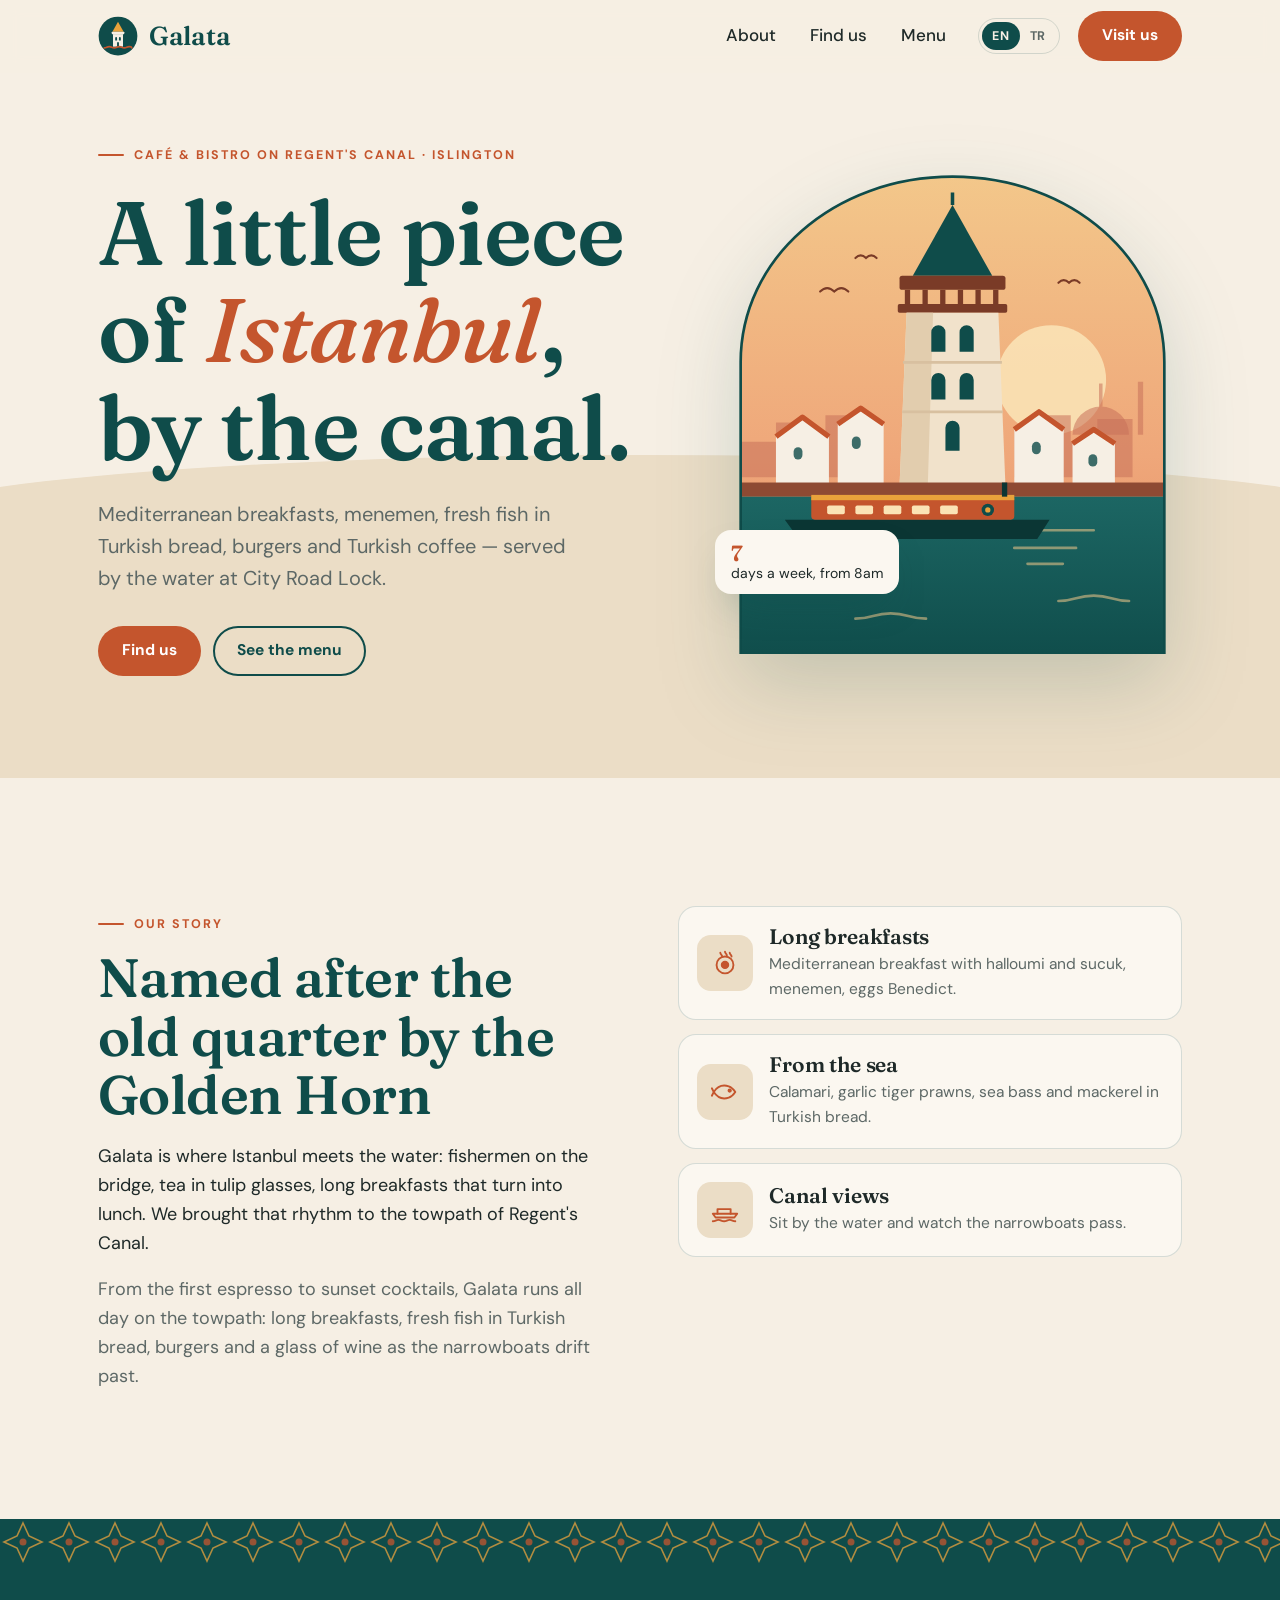
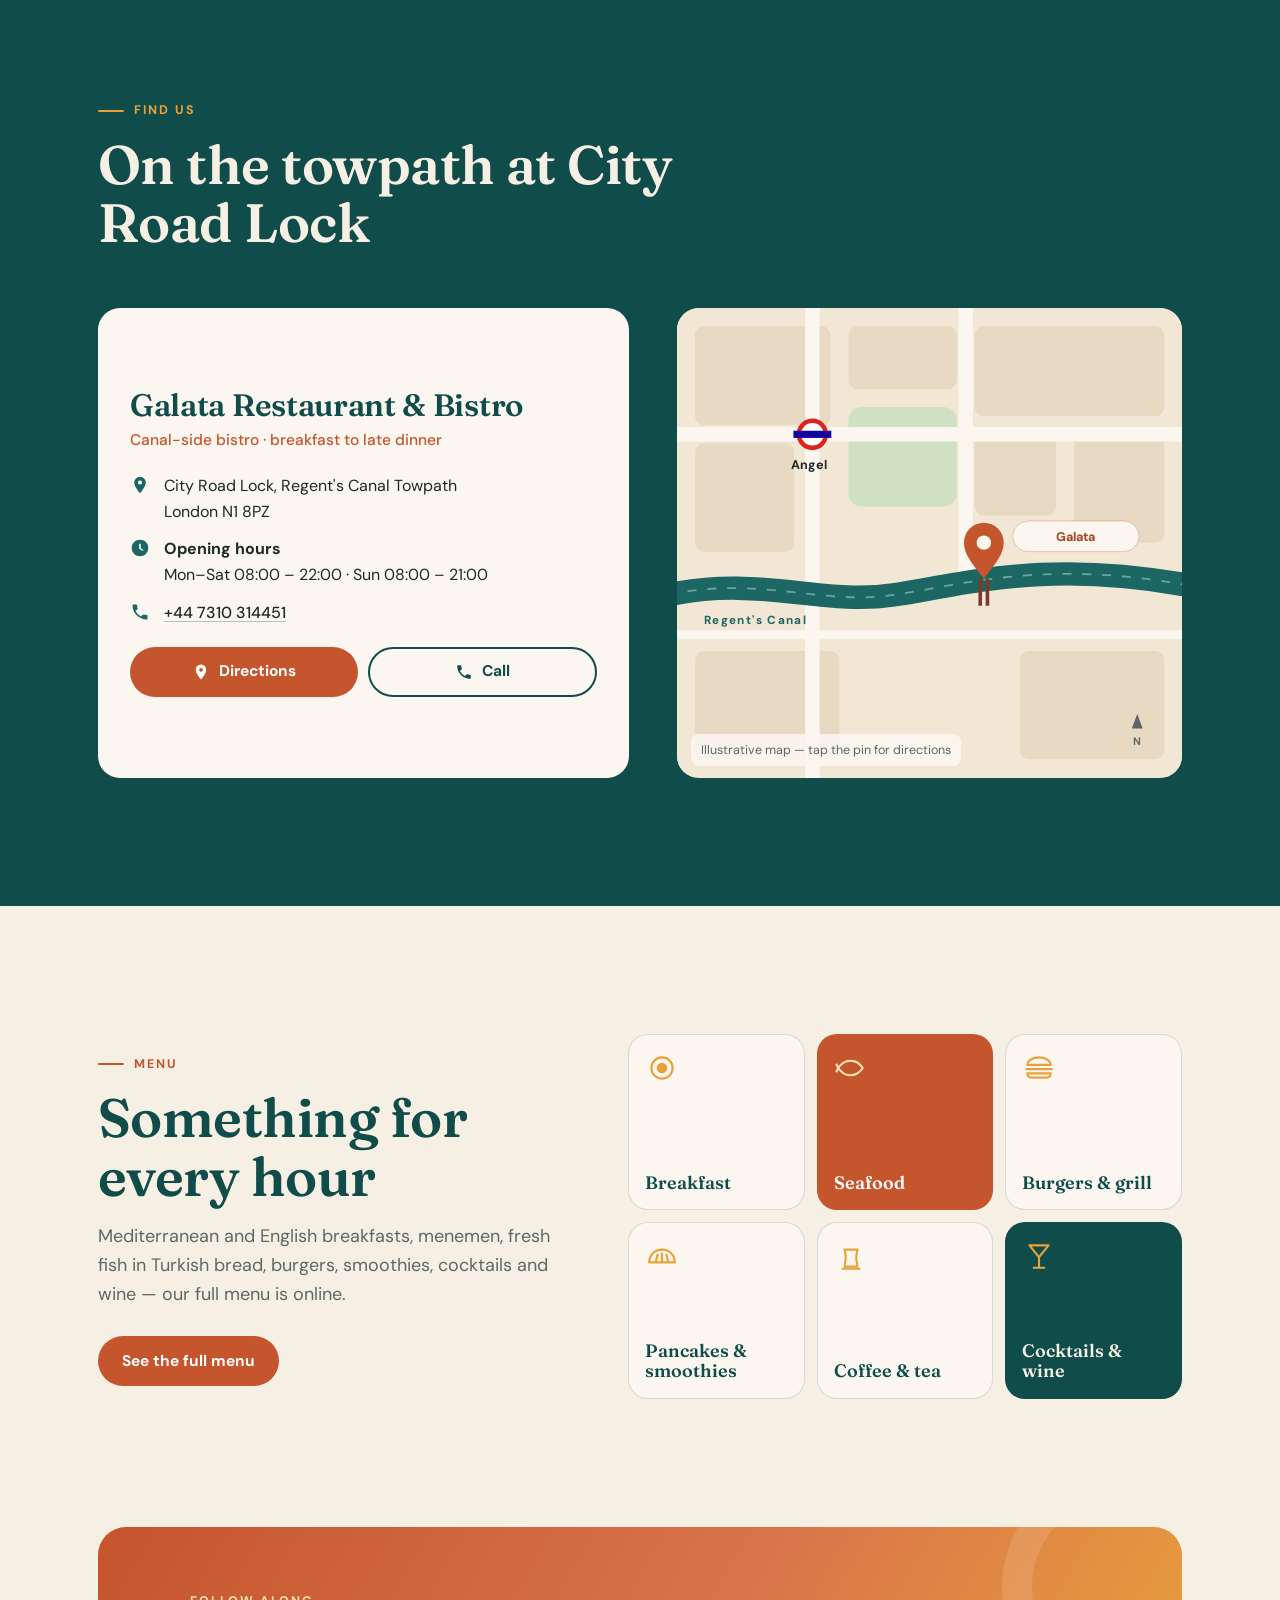
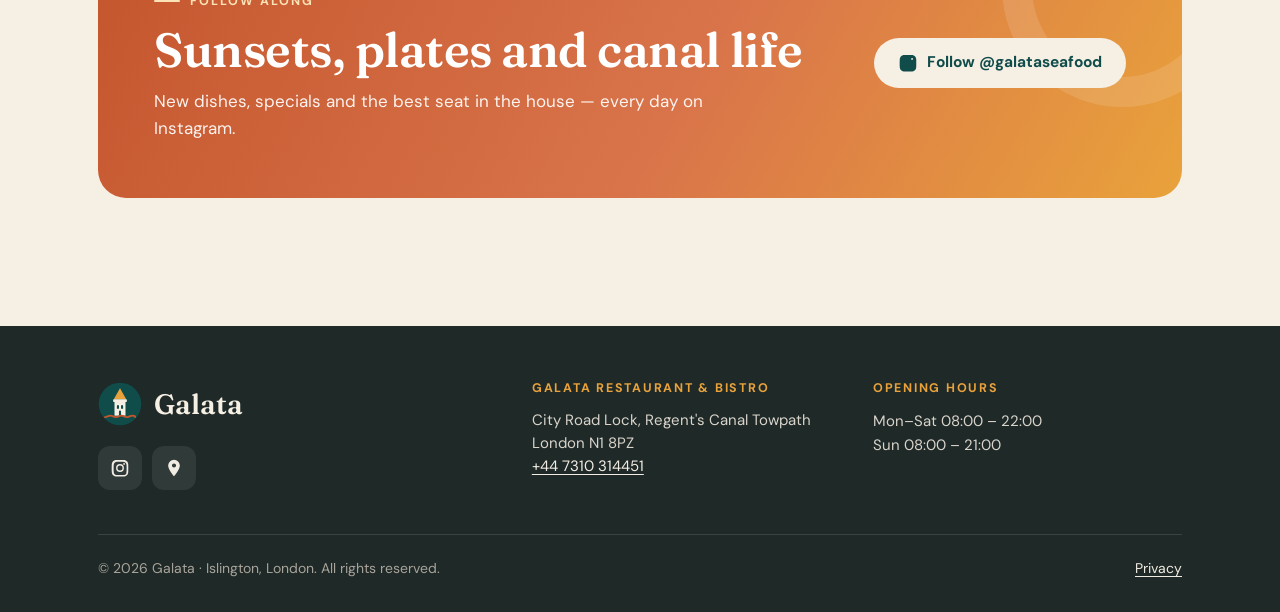
==== commit 89fbc476: "Add files via upload" ====
--- a/index.html
+++ b/index.html
@@ -4,7 +4,7 @@
 <meta charset="utf-8">
 <meta name="viewport" content="width=device-width, initial-scale=1, viewport-fit=cover">
 <title>Galata · Canal-side café &amp; bistro in Islington, London</title>
-<meta name="description" content="Galata Restaurant &amp; Bistro on Regent's Canal and The Rheidol Rooms — two Islington cafés for Mediterranean breakfasts, seafood, burgers, coffee and cocktails.">
+<meta name="description" content="Galata Restaurant &amp; Bistro — canal-side café at City Road Lock, Islington. Mediterranean breakfasts, menemen, fresh fish in Turkish bread, burgers, cocktails and wine.">
 <link rel="canonical" href="https://yahyasogut.github.io/galata/">
 <meta name="theme-color" content="#0F4C4A">
 <link rel="icon" href="favicon.svg" type="image/svg+xml">
@@ -12,7 +12,7 @@
 <meta property="og:type" content="website">
 <meta property="og:site_name" content="Galata">
 <meta property="og:title" content="Galata · Canal-side café &amp; bistro in Islington">
-<meta property="og:description" content="Two cafés a short walk apart on Regent's Canal, London N1.">
+<meta property="og:description" content="Canal-side café &amp; bistro at City Road Lock, Regent's Canal, London N1.">
 <meta property="og:url" content="https://yahyasogut.github.io/galata/">
 <meta property="og:image" content="https://yahyasogut.github.io/galata/assets/img/og.png">
 <meta property="og:image:width" content="1200"><meta property="og:image:height" content="630">
@@ -23,8 +23,7 @@
 <script type="application/ld+json">
 {"@context":"https://schema.org","@graph":[
  {"@type":"Organization","@id":"https://yahyasogut.github.io/galata/#org","name":"Galata","url":"https://yahyasogut.github.io/galata/","logo":"https://yahyasogut.github.io/galata/assets/img/apple-touch-icon.png","sameAs":["https://www.instagram.com/galataseafood/"]},
- {"@type":"Restaurant","name":"Galata Restaurant & Bistro","parentOrganization":{"@id":"https://yahyasogut.github.io/galata/#org"},"servesCuisine":["Mediterranean","Turkish","Seafood"],"priceRange":"££","telephone":"+447310314451","url":"https://yahyasogut.github.io/galata/#branch-galata","hasMenu":"https://yahyasogut.github.io/galata/menu.html?branch=galata","address":{"@type":"PostalAddress","streetAddress":"City Road Lock, Regent's Canal Towpath","addressLocality":"London","postalCode":"N1 8PZ","addressCountry":"GB"},"geo":{"@type":"GeoCoordinates","latitude":51.5327809,"longitude":-0.0986177},"openingHoursSpecification":[{"@type":"OpeningHoursSpecification","dayOfWeek":["Monday","Tuesday","Wednesday","Thursday","Friday","Saturday"],"opens":"08:00","closes":"22:00"},{"@type":"OpeningHoursSpecification","dayOfWeek":"Sunday","opens":"08:00","closes":"21:00"}],"sameAs":["https://www.instagram.com/galataseafood/"]},
- {"@type":"CafeOrCoffeeShop","name":"The Rheidol Rooms","parentOrganization":{"@id":"https://yahyasogut.github.io/galata/#org"},"servesCuisine":["Breakfast","Brunch","Mediterranean"],"priceRange":"£","telephone":"+442079161657","url":"https://yahyasogut.github.io/galata/#branch-rheidol","hasMenu":"https://yahyasogut.github.io/galata/menu.html","address":{"@type":"PostalAddress","streetAddress":"16 Rheidol Terrace","addressLocality":"London","postalCode":"N1 8NS","addressCountry":"GB"},"geo":{"@type":"GeoCoordinates","latitude":51.5348259,"longitude":-0.0986253},"openingHoursSpecification":[{"@type":"OpeningHoursSpecification","dayOfWeek":["Monday","Tuesday","Wednesday","Thursday","Friday","Saturday","Sunday"],"opens":"08:00","closes":"17:00"}]}
+ {"@type":"Restaurant","name":"Galata Restaurant & Bistro","parentOrganization":{"@id":"https://yahyasogut.github.io/galata/#org"},"servesCuisine":["Mediterranean","Turkish","Seafood"],"priceRange":"££","telephone":"+447310314451","url":"https://yahyasogut.github.io/galata/#branch-galata","hasMenu":"https://yahyasogut.github.io/galata/menu.html","address":{"@type":"PostalAddress","streetAddress":"City Road Lock, Regent's Canal Towpath","addressLocality":"London","postalCode":"N1 8PZ","addressCountry":"GB"},"geo":{"@type":"GeoCoordinates","latitude":51.5327809,"longitude":-0.0986177},"openingHoursSpecification":[{"@type":"OpeningHoursSpecification","dayOfWeek":["Monday","Tuesday","Wednesday","Thursday","Friday","Saturday"],"opens":"08:00","closes":"22:00"},{"@type":"OpeningHoursSpecification","dayOfWeek":"Sunday","opens":"08:00","closes":"21:00"}],"sameAs":["https://www.instagram.com/galataseafood/"]}
 ]}
 </script>
 </head>
@@ -52,9 +51,9 @@
   <section class="hero">
     <div class="wrap hero-grid">
       <div>
-        <span class="kicker" data-i18n="hero.kicker">Two cafés on Regent's Canal · Islington</span>
+        <span class="kicker" data-i18n="hero.kicker">Café &amp; bistro on Regent's Canal · Islington</span>
         <h1 data-i18n="hero.title">A little piece of <em>Istanbul</em>, by the canal.</h1>
-        <p class="hero-lead" data-i18n="hero.lead">Mediterranean breakfasts, fresh seafood, homemade burgers and strong coffee — served a short walk apart at City Road Lock and Rheidol Terrace.</p>
+        <p class="hero-lead" data-i18n="hero.lead">Mediterranean breakfasts, fresh seafood, homemade burgers and strong coffee — served by the water at City Road Lock.</p>
         <div class="hero-actions">
           <a class="btn btn-solid" href="#locations" data-i18n="hero.cta1">Find a café</a>
           <a class="btn btn-line" href="menu.html" data-i18n="hero.cta2">See the menu</a>
@@ -62,7 +61,7 @@
       </div>
       <div class="hero-art">
         <img src="assets/img/hero.svg" alt="Illustration of the Galata tower above a canal with a narrowboat at sunset" width="520" height="560">
-        <div class="hero-badge"><div><b>2</b><span data-i18n="loc.title">Two cafés, a short walk apart</span></div></div>
+        <div class="hero-badge"><div><b>7</b><span data-i18n="hero.badge">days a week, from 8am</span></div></div>
       </div>
     </div>
   </section>
@@ -91,17 +90,16 @@
     <div class="wrap">
       <div class="section-head reveal">
         <span class="kicker" data-i18n="loc.kicker">Locations</span>
-        <h2 data-i18n="loc.title">Two cafés, a short walk apart</h2>
+        <h2 data-i18n="loc.title">On the towpath at City Road Lock</h2>
       </div>
       <div class="loc-grid">
         <div class="branches" id="branches">
           <!-- JS fills from js/site-config.js; static fallback: -->
           <article class="branch"><h3>Galata Restaurant &amp; Bistro</h3><address>City Road Lock, Regent's Canal Towpath, London N1 8PZ</address><p><a href="tel:+447310314451">+44 7310 314451</a></p></article>
-          <article class="branch"><h3>The Rheidol Rooms</h3><address>16 Rheidol Terrace, London N1 8NS</address><p><a href="tel:+442079161657">+44 20 7916 1657</a></p></article>
         </div>
         <div class="map-card reveal">
           <svg viewBox="0 0 560 520" role="img" aria-labelledby="map-t" preserveAspectRatio="xMidYMid meet">
-            <title id="map-t">Illustrative map showing both Galata cafés near Regent's Canal and Angel station</title>
+            <title id="map-t">Illustrative map showing Galata at City Road Lock on Regent's Canal, near Angel station</title>
             <rect width="560" height="520" fill="#F2E7D5"/>
             <!-- blocks -->
             <g fill="#E8D9C2">
@@ -126,23 +124,13 @@
               <circle r="15" fill="#fff" stroke="#DC241F" stroke-width="5"/><rect x="-21" y="-4" width="42" height="8" fill="#10069F"/>
               <text class="map-text" x="-24" y="38" font-size="14" fill="#1E2928" data-i18n="loc.angel">Angel</text>
             </g>
-            <!-- route dots -->
-            <path d="M340 294C352 250 352 200 340 168" fill="none" stroke="#C4552D" stroke-width="3" stroke-dasharray="2 9" stroke-linecap="round"/>
-            <!-- Rheidol pin -->
-            <a class="pin" href="https://maps.app.goo.gl/dxdn7HDTvczRwHsT9" target="_blank" rel="noopener" aria-label="The Rheidol Rooms — directions">
-              <g class="pin-dot" transform="translate(340 160)">
-                <path d="M0 0c-14-18-22-28-22-40a22 22 0 0 1 44 0c0 12-8 22-22 40z" fill="#0F4C4A"/><circle cy="-40" r="8" fill="#E9A23B"/>
-              </g>
-              <rect x="160" y="74" width="160" height="34" rx="17" fill="#FBF7F0" stroke="#0F4C4A" stroke-opacity=".2"/>
-              <text class="map-text" x="240" y="96" font-size="14" text-anchor="middle" fill="#0F4C4A">The Rheidol Rooms</text>
-            </a>
             <!-- Galata pin -->
             <a class="pin" href="https://maps.app.goo.gl/sfV81HgvtS8wGev6A" target="_blank" rel="noopener" aria-label="Galata Restaurant &amp; Bistro — directions">
               <g class="pin-dot" transform="translate(340 300)">
                 <path d="M0 0c-14-18-22-28-22-40a22 22 0 0 1 44 0c0 12-8 22-22 40z" fill="#C4552D"/><circle cy="-40" r="8" fill="#FBF7F0"/>
               </g>
               <rect x="372" y="236" width="140" height="34" rx="17" fill="#FBF7F0" stroke="#C4552D" stroke-opacity=".35"/>
-              <text class="map-text" x="442" y="258" font-size="14" text-anchor="middle" fill="#A5431F">Galata Bistro</text>
+              <text class="map-text" x="442" y="258" font-size="14" text-anchor="middle" fill="#A5431F">Galata</text>
             </a>
             <!-- compass -->
             <g transform="translate(510 470)" fill="#5D6866"><path d="M0-20l6 16H-6z"/><text class="map-text" y="14" font-size="12" text-anchor="middle">N</text></g>
@@ -160,7 +148,7 @@
         <span class="kicker" data-i18n="menu.kicker">Menu</span>
         <h2 style="font-size:clamp(34px,5vw,54px);margin-top:16px;color:var(--teal)" data-i18n="menu.title">Something for every hour</h2>
         <p style="margin-top:16px;color:var(--muted);font-size:18px" data-i18n="menu.lead">Breakfast all day, mezze and seafood, burgers, pastries and cocktails.</p>
-        <a class="btn btn-solid" href="menu.html?branch=galata" data-i18n="menu.cta">Open the menu</a>
+        <a class="btn btn-solid" href="menu.html" data-i18n="menu.cta">Open the menu</a>
       </div>
       <ul class="menu-cats reveal" aria-label="Menu categories">
         <li><svg viewBox="0 0 32 32" fill="none" stroke="currentColor" stroke-width="2"><circle cx="16" cy="16" r="10"/><circle cx="16" cy="16" r="4" fill="currentColor"/></svg><span data-i18n="menu.b">Breakfast</span></li>
@@ -196,7 +184,7 @@
         <div class="socials" data-socials></div>
       </div>
       <div><h3>Galata Restaurant &amp; Bistro</h3><address>City Road Lock, Regent's Canal Towpath<br>London N1 8PZ<br><a href="tel:+447310314451">+44 7310 314451</a></address></div>
-      <div><h3>The Rheidol Rooms</h3><address>16 Rheidol Terrace<br>London N1 8NS<br><a href="tel:+442079161657">+44 20 7916 1657</a></address></div>
+      <div><h3 data-i18n="loc.hours">Opening hours</h3><p data-i18n="foot.hours">Mon–Sat 08:00 – 22:00<br>Sun 08:00 – 21:00</p></div>
     </div>
     <div class="foot-bottom"><span>© <span data-year>2026</span> Galata · <span data-i18n="foot.made">Islington, London</span>. <span data-i18n="foot.rights">All rights reserved.</span></span><a href="privacy.html" data-i18n="foot.privacy">Privacy</a></div>
   </div>
--- a/assets/style.css
+++ b/assets/style.css
@@ -279,3 +279,4 @@
 .menu-legend p+p{margin-top:8px}
 .menu-legend abbr{text-decoration:none;font-weight:700;color:#2F5E2A}
 .menu-empty{padding:40px 0;color:var(--muted)}
+.branches>.branch:only-child{display:flex;flex-direction:column;justify-content:center}
